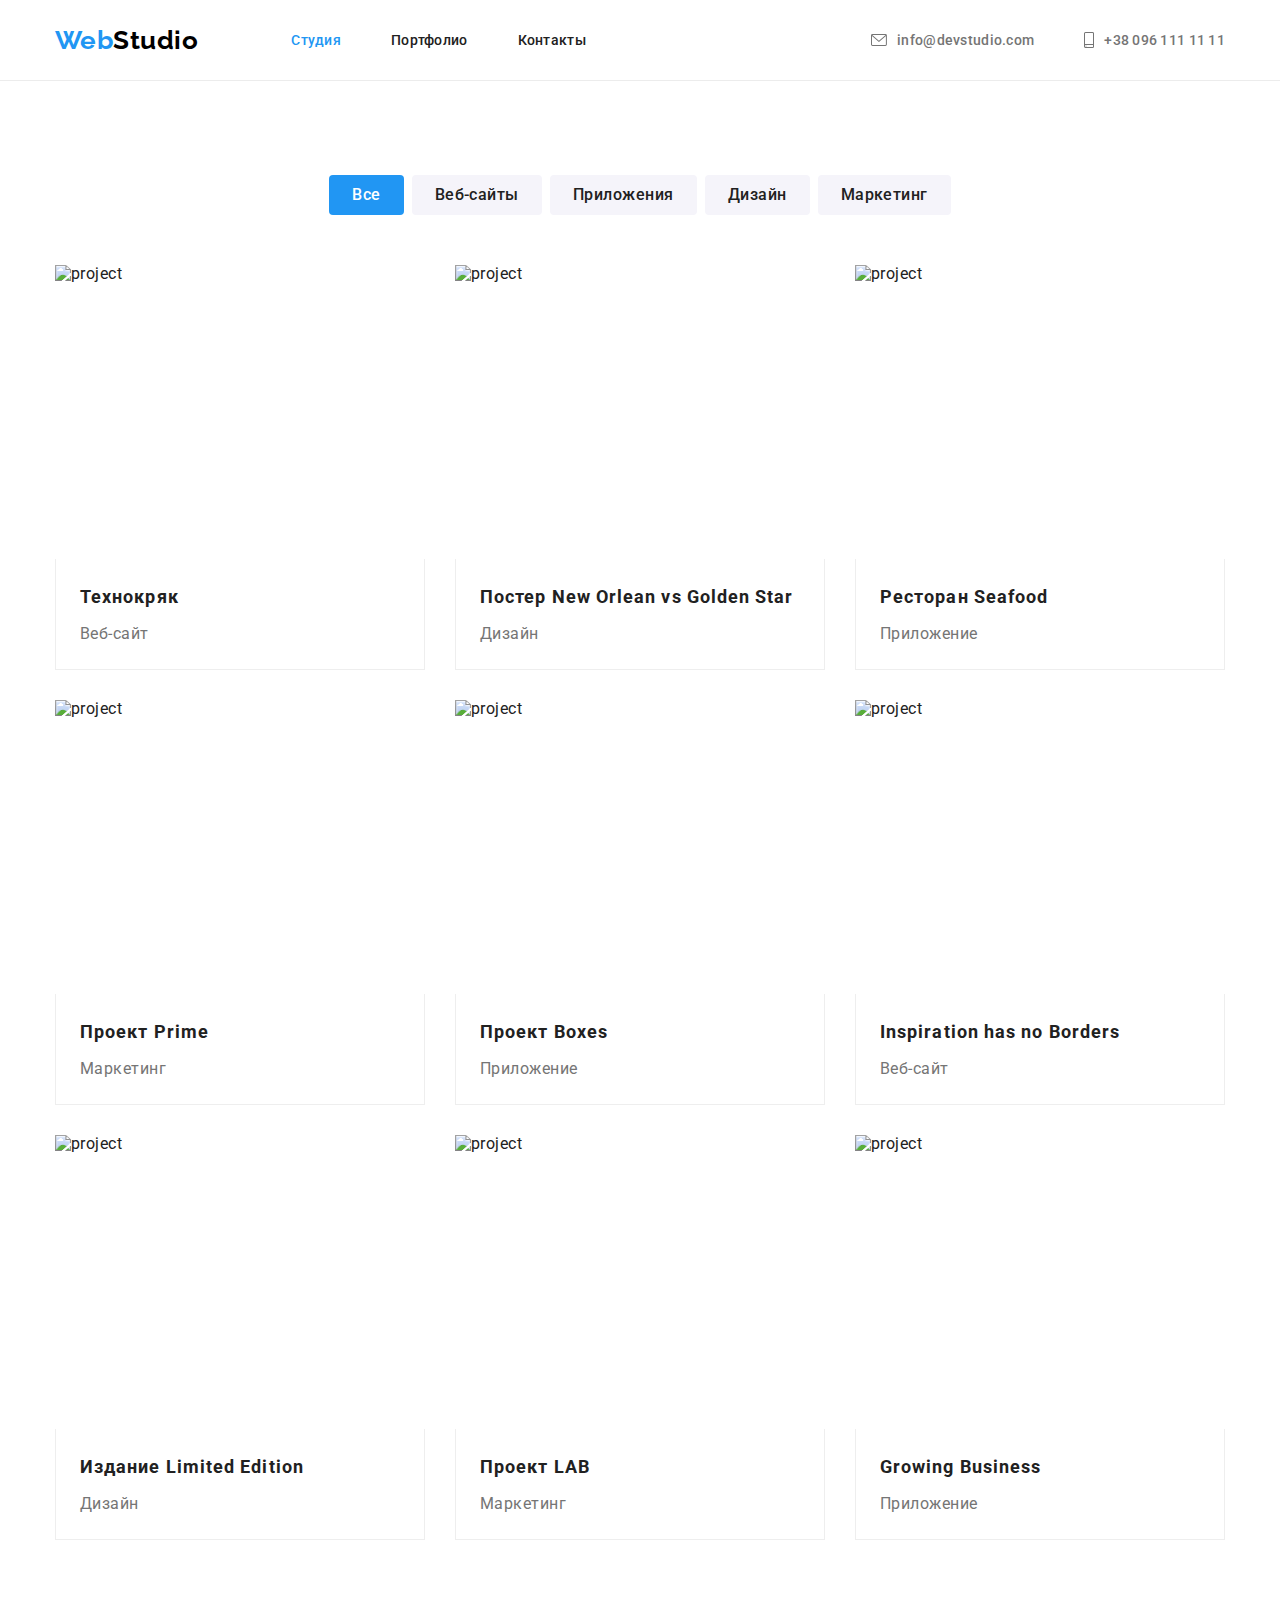
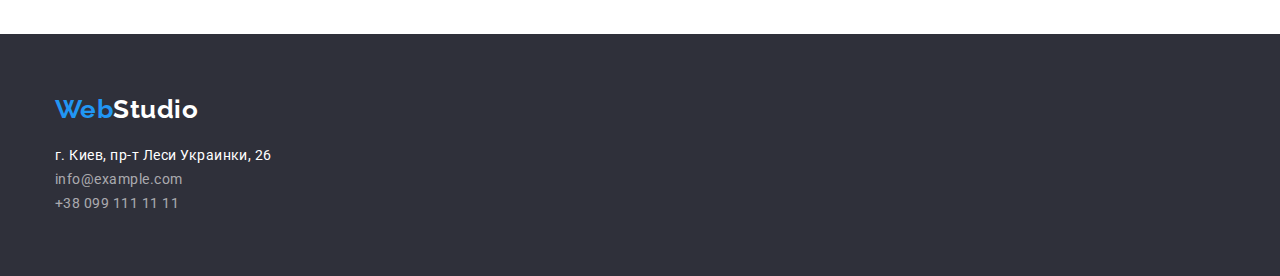
==== portfolio.html @ 765aaf37 "Added change in header portfolio.html" ====
<!DOCTYPE html>
<html lang="en">
  <head>
    <meta charset="UTF-8" />
    <meta http-equiv="X-UA-Compatible" content="IE=edge" />
    <meta name="viewport" content="width=device-width, initial-scale=1.0" />
    <title>Portfolio</title>

    <link rel="preconnect" href="https://fonts.gstatic.com" />
    <link
      href="https://fonts.googleapis.com/css2?family=Raleway:wght@700&family=Roboto:wght@400;500;700;900&display=swap"
      rel="stylesheet"
    />

    <link
      rel="stylesheet"
      href="https://cdnjs.cloudflare.com/ajax/libs/modern-normalize/1.0.0/modern-normalize.min.css"
    />

    <link rel="stylesheet" href="./css/styles.css" />
  </head>

  <body>
    <header class="hat">
      <div class="container">
        <a href="index.html" class="logo" lang="en" title="WebStudio">
          <span class="accent">Web</span>Studio</a
        >

        <nav class="menu">
          <ul class="menu-list">
            <li class="menu-item">
              <a href="#" class="menu-link current">Студия</a>
            </li>

            <li class="menu-item">
              <a href="portfolio.html" class="menu-link">Портфолио</a>
            </li>

            <li class="menu-item">
              <a href="#" class="menu-link">Контакты</a>
            </li>
          </ul>
        </nav>

        <div class="top-contacts">
          <ul class="top-contacts-list">
            <li class="top-contacts-item envelope">
              <a href="mailto:info@devstudio.com" class="top-contacts-link">
                <svg class="envelope-icon">
                  <use href="./images/icons.svg#envelope"></use>
                </svg>
                info@devstudio.com
              </a>
            </li>

            <li class="top-contacts-item smartphone">
              <a href="tel:+380961111111" class="top-contacts-link">
                <svg class="smartphone-icon">
                  <use href="./images/icons.svg#smartphone"></use>
                </svg>
                +38 096 111 11 11
              </a>
            </li>
          </ul>
        </div>
      </div>
    </header>

    <main>
      <section class="portfolio">
        <div class="container">
          <h2 class="hidden-title">Портфолио - примеры работ WebStudio</h2>
          <ul class="portfolio-list">
            <li class="portfolio-item">
              <button class="portfolio-button button-all" type="button">
                Все
              </button>
            </li>

            <li class="portfolio-item">
              <button class="portfolio-button" type="button">Веб-сайты</button>
            </li>

            <li class="portfolio-item">
              <button class="portfolio-button" type="button">Приложения</button>
            </li>

            <li class="portfolio-item">
              <button class="portfolio-button" type="button">Дизайн</button>
            </li>

            <li class="portfolio-item">
              <button class="portfolio-button" type="button">Маркетинг</button>
            </li>
          </ul>

          <ul class="project-list">
            <li class="project-item">
              <div class="card">
                <div class="card-thumb">
                  <img
                    class="img"
                    src="./images/project1.jpg"
                    alt="project"
                    width="370"
                    height="294"
                  />
                </div>

                <div class="card-content">
                  <h3 class="card-title">Технокряк</h3>
                  <p class="card-text">Веб-сайт</p>
                </div>
              </div>
            </li>

            <li class="project-item">
              <div class="card">
                <div class="card-thumb">
                  <img
                    class="img"
                    src="./images/project2.jpg"
                    alt="project"
                    width="370"
                    height="294"
                  />
                </div>

                <div class="card-content">
                  <h3 class="card-title">Постер New Orlean vs Golden Star</h3>
                  <p class="card-text">Дизайн</p>
                </div>
              </div>
            </li>

            <li class="project-item">
              <div class="card">
                <div class="card-thumb">
                  <img
                    class="img"
                    src="./images/project3.jpg"
                    alt="project"
                    width="370"
                    height="294"
                  />
                </div>

                <div class="card-content">
                  <h3 class="card-title">Ресторан Seafood</h3>
                  <p class="card-text">Приложение</p>
                </div>
              </div>
            </li>

            <li class="project-item">
              <div class="card">
                <div class="card-thumb">
                  <img
                    class="img"
                    src="./images/project4.jpg"
                    alt="project"
                    width="370"
                    height="294"
                  />
                </div>

                <div class="card-content">
                  <h3 class="card-title">Проект Prime</h3>
                  <p class="card-text">Маркетинг</p>
                </div>
              </div>
            </li>

            <li class="project-item">
              <div class="card">
                <div class="card-thumb">
                  <img
                    class="img"
                    src="./images/project5.jpg"
                    alt="project"
                    width="370"
                    height="294"
                  />
                </div>

                <div class="card-content">
                  <h3 class="card-title">Проект Boxes</h3>
                  <p class="card-text">Приложение</p>
                </div>
              </div>
            </li>

            <li class="project-item">
              <div class="card">
                <div class="card-thumb">
                  <img
                    class="img"
                    src="./images/project6.jpg"
                    alt="project"
                    width="370"
                    height="294"
                  />
                </div>

                <div class="card-content">
                  <h3 class="card-title">Inspiration has no Borders</h3>
                  <p class="card-text">Веб-сайт</p>
                </div>
              </div>
            </li>

            <li class="project-item">
              <div class="card">
                <div class="card-thumb">
                  <img
                    class="img"
                    src="./images/project7.jpg"
                    alt="project"
                    width="370"
                    height="294"
                  />
                </div>

                <div class="card-content">
                  <h3 class="card-title">Издание Limited Edition</h3>
                  <p class="card-text">Дизайн</p>
                </div>
              </div>
            </li>

            <li class="project-item">
              <div class="card">
                <div class="card-thumb">
                  <img
                    class="img"
                    src="./images/project8.jpg"
                    alt="project"
                    width="370"
                    height="294"
                  />
                </div>

                <div class="card-content">
                  <h3 class="card-title">Проект LAB</h3>
                  <p class="card-text">Маркетинг</p>
                </div>
              </div>
            </li>

            <li class="project-item">
              <div class="card">
                <div class="card-thumb">
                  <img
                    class="img"
                    src="./images/project9.jpg"
                    alt="project"
                    width="370"
                    height="294"
                  />
                </div>

                <div class="card-content">
                  <h3 class="card-title">Growing Business</h3>
                  <p class="card-text">Приложение</p>
                </div>
              </div>
            </li>
          </ul>
        </div>
      </section>
    </main>

    <footer class="coordinates">
      <div class="container">
        <a href="index.html" class="logo" lang="en"
          ><span class="accent">Web</span>Studio
        </a>

        <address class="address">
          <ul class="address-list">
            <li>
              <a href="#" class="address-item place"
                >г. Киев, пр-т Леси Украинки, 26
              </a>
            </li>

            <li>
              <a href="#" class="address-item mail">info@example.com </a>
            </li>

            <li>
              <a href="#" class="address-item phone">+38 099 111 11 11 </a>
            </li>
          </ul>
        </address>
      </div>
    </footer>
  </body>
</html>
---- css/styles.css ----
:root {
  --primary-text-color: #212121;
  --secondary-text-color: #757575;
  --primary-white-color: #ffffff;
  --accent-color: #2196f3;
  --second-color-logo-header: #000000;
  --address-link-mail-phone-color: #ffffff99;
  --bgc-doing-section: #e5e5e5;
  --bgc-section: #f5f4fa;
  --background-color-hero-footer: #2f303a;
  --line-header-bottom: #ececec;
  --border-card: #eeeeee;
  --section-indent: 94px;
  --card-indent: 30px;
  --click-order: #188ce8;
}

/*! CANCELING DEFAULT STYLES */
h1,
h2,
h3,
p {
  margin: 0;
}

ul {
  list-style: none;
  padding: 0;
  margin: 0;
}

a {
  text-decoration: none;
}

/*! common properties for tags and class */

body {
  font-family: Roboto, sans-serif;
  font-style: normal;
  font-size: 16px;
  letter-spacing: 0.03em;

  color: var(--primary-text-color);
}

.container {
  width: 1200px;
  padding-top: 0;
  padding-bottom: 0;
  padding-left: 15px;
  padding-right: 15px;
  margin: 0 auto;
}

.filters-button {
  padding: 0;
  border: 0;

  background-color: transparent;
}

.hidden-title {
  width: 1px;
  height: 1px;
  margin: -1px;

  visibility: hidden;
  position: absolute;
}

.img {
  display: block;

  max-width: 100%;
  height: auto;
}

.hero-button,
.portfolio-button {
  cursor: pointer;
}

.address-list {
  font-style: normal;
}

/*? header */
.hat {
  background-color: var(--primary-white-color);
  border-bottom: 1px solid var(--line-header-bottom);
}

.hat .container {
  display: flex;

  align-items: center;
}

.logo {
  font-family: Raleway;
  font-weight: 700;
  font-size: 26px;
  line-height: 1.173;

  color: var(--second-color-logo-header);
}

.accent {
  color: var(--accent-color);
}

.menu-list {
  margin-left: 93px;
}

.hat .logo {
  padding-top: 24px;
  padding-bottom: 24px;
}

.menu-link {
  display: block;

  padding-top: 32px;
  padding-bottom: 32px;

  color: var(--primary-text-color);
}

.menu-list .menu-item + .menu-item {
  margin-left: 50px;
}

.top-contacts-list .top-contacts-item + .top-contacts-item {
  margin-left: 50px;
}

.menu-list,
.top-contacts-list {
  display: flex;

  font-weight: 500;
  font-size: 14px;
  line-height: 1.142;
  letter-spacing: 0.02em;
}

.top-contacts {
  margin-left: auto;
}

.envelope-icon {
  fill: currentColor;
  display: block;

  width: 16px;
  height: 12px;
  margin-right: 10px;
}

.smartphone-icon {
  fill: currentColor;
  display: block;

  width: 10px;
  height: 16px;
  margin-right: 10px;
}

.top-contacts-link {
  display: flex;
  align-items: center;

  padding-top: 32px;
  padding-bottom: 32px;

  color: var(--secondary-text-color);
}

.menu-list .menu-item :hover,
.menu-list .menu-item :focus,
.top-contacts-list .top-contacts-item :hover,
.top-contacts-list .top-contacts-item :focus {
  color: var(--accent-color);
}

.current {
  color: var(--accent-color);
}

/*? main */

.hero {
  display: block;

  padding: 200px 0;

  text-align: center;

  background-color: var(--background-color-hero-footer);
  color: var(--primary-white-color);
}

.overlay {
  max-width: 1600px;
  min-height: 600px;
  margin-left: auto;
  margin-right: auto;
  background-image: linear-gradient(
      to right,
      rgba(47, 48, 58, 0.4),
      rgba(47, 48, 58, 0.4)
    ),
    url(../images/banner.jpg);
  background-size: cover;
  background-position: center;
  background-repeat: no-repeat;
  background-attachment: scroll;
}

.hero-title {
  width: 696px;
  margin-left: auto;
  margin-right: auto;
  margin-bottom: 30px;

  font-weight: 900;
  font-size: 44px;
  line-height: 1.363;
  letter-spacing: 0.06em;
  text-align: center;
}

.hero-button {
  display: block;

  margin: auto;
  min-width: 200px;
  height: 50px;

  font-weight: 700;
  line-height: 1.875;
  letter-spacing: 0.06em;

  background-color: var(--accent-color);
  color: var(--primary-white-color);

  border: 1px solid transparent;
  border-radius: 4px;
}

.hero-button:hover {
  background-color: var(--click-order);
}

.hero-title,
.features-subtitle {
  text-transform: uppercase;
}

.features {
  padding-top: 90px;
  padding-bottom: var(--section-indent);

  background-color: var(--primary-white-color);
}

.features-list {
  display: flex;
}

.features-item {
  width: 270px;
}

.features-item::before {
  content: '';
  display: block;

  height: 120px;

  margin-bottom: 30px;
  background-size: contain;
  background-repeat: no-repeat;
  background-position: center;
}

.icon-attention::before {
  background-image: url(../images/group1.svg);
}

.icon-attention::before {
  background-image: url(../images/group1.svg);
}

.icon-punctuality::before {
  background-image: url(../images/group2.svg);
}

.icon-planning::before {
  background-image: url(../images/group3.svg);
}

.icon-technologies::before {
  background-image: url(../images/group4.svg);
}

.features-subtitle {
  margin-bottom: 10px;

  font-weight: 700;
  font-size: 14px;
  line-height: 1.142;
}

.features-text {
  font-size: 14px;
  line-height: 1.714;

  color: var(--secondary-text-color);
}

.features-item:not(:last-child) {
  margin-right: 30px;
}

.doing {
  padding-bottom: var(--section-indent);

  background-color: var(--primary-white-color);
}

.doing-subtitle {
  margin-bottom: 50px;

  font-weight: 700;
  font-size: 36px;

  text-align: center;
}

.doing-list {
  display: flex;
}

.doing-item:not(:last-child) {
  margin-right: 30px;
}

.team {
  padding-top: var(--section-indent);
  padding-bottom: var(--section-indent);

  background-color: var(--bgc-section);
}

.team-subtitle {
  margin-bottom: 50px;

  font-weight: 700;
  font-size: 36px;

  text-align: center;
}

.team-list {
  display: flex;
  outline: 1px solid tomato;
}

.team-item {
  background-color: var(--primary-white-color);
}

.team-field {
  padding: 30px;

  text-align: center;
}

.team-field-subtitle {
  margin-bottom: 10px;

  font-weight: 500;
  font-size: 16px;
  line-height: 1.187;
}

.team-field-text {
  font-size: 16px;
  line-height: 1.187;

  color: var(--secondary-text-color);

  text-align: center;
}

.team-list .team-item + .team-item {
  margin-left: 30px;
}

/*? footer */
.coordinates {
  padding: 60px 0;

  background-color: var(--background-color-hero-footer);
}

.coordinates .logo {
  display: block;

  margin-bottom: 20px;

  color: var(--primary-white-color);
}

.coordinates .accent {
  color: var(--accent-color);
}

.address-list {
  /* margin-bottom: 60px; */

  font-size: 14px;
  line-height: 1.714;
}

.coordinates .place {
  margin-bottom: 9px;

  color: var(--primary-white-color);
}

.coordinates .mail {
  margin-bottom: 9px;

  color: var(--address-link-mail-phone-color);
}

.coordinates .phone {
  color: var(--address-link-mail-phone-color);
}

.address-list :hover,
.address-list :focus {
  color: var(--accent-color);
}

/*? portfolio.html */

.portfolio {
  padding-top: var(--section-indent);
  padding-bottom: var(--section-indent);

  background-color: var(--primary-white-color);
}

.portfolio-list {
  display: flex;

  margin-bottom: 50px;

  justify-content: center;
}

.portfolio-item:not(:last-child) {
  margin-right: 8px;
}

.portfolio-button {
  padding: 6px 22px;

  font-weight: 500;
  font-size: 16px;
  line-height: 1.625;
  letter-spacing: 0.03em;

  background-color: var(--bgc-section);
  color: var(--primary-text-color);

  border: 1px solid transparent;
  border-radius: 4px;
}

.portfolio-list :hover,
.portfolio-list :focus {
  background-color: var(--accent-color);
  color: var(--primary-white-color);
}

.button-all {
  padding: 6px 22px;

  font-weight: 500;
  font-size: 16px;
  line-height: 1.625;
  letter-spacing: 0.03em;

  background-color: var(--accent-color);
  color: var(--primary-white-color);

  border: 1px solid transparent;
  border-radius: 4px;
}

.project-list {
  display: flex;

  margin-left: calc(-1 * var(--card-indent));
  margin-bottom: calc(-1 * var(--card-indent));

  flex-wrap: wrap;
  justify-content: center;
}

.project-item {
  display: flex;

  margin-left: var(--card-indent);
  margin-bottom: var(--card-indent);

  flex-basis: calc(100% / 3 - var(--card-indent));
}

.card {
  min-width: 370px;
}

.card-content {
  padding-top: 20px;
  padding-right: 24px;
  padding-bottom: 20px;
  padding-left: 24px;

  border-right: 1px solid var(--border-card);
  border-bottom: 1px solid var(--border-card);
  border-left: 1px solid var(--border-card);

  background-color: var(--primary-white-color);
}

.card-title {
  font-weight: 700;
  font-size: 18px;
  line-height: 2;
  letter-spacing: 0.06em;
}

.card-text {
  margin-top: 4px;

  font-size: 16px;
  line-height: 1.875;

  color: var(--secondary-text-color);
}
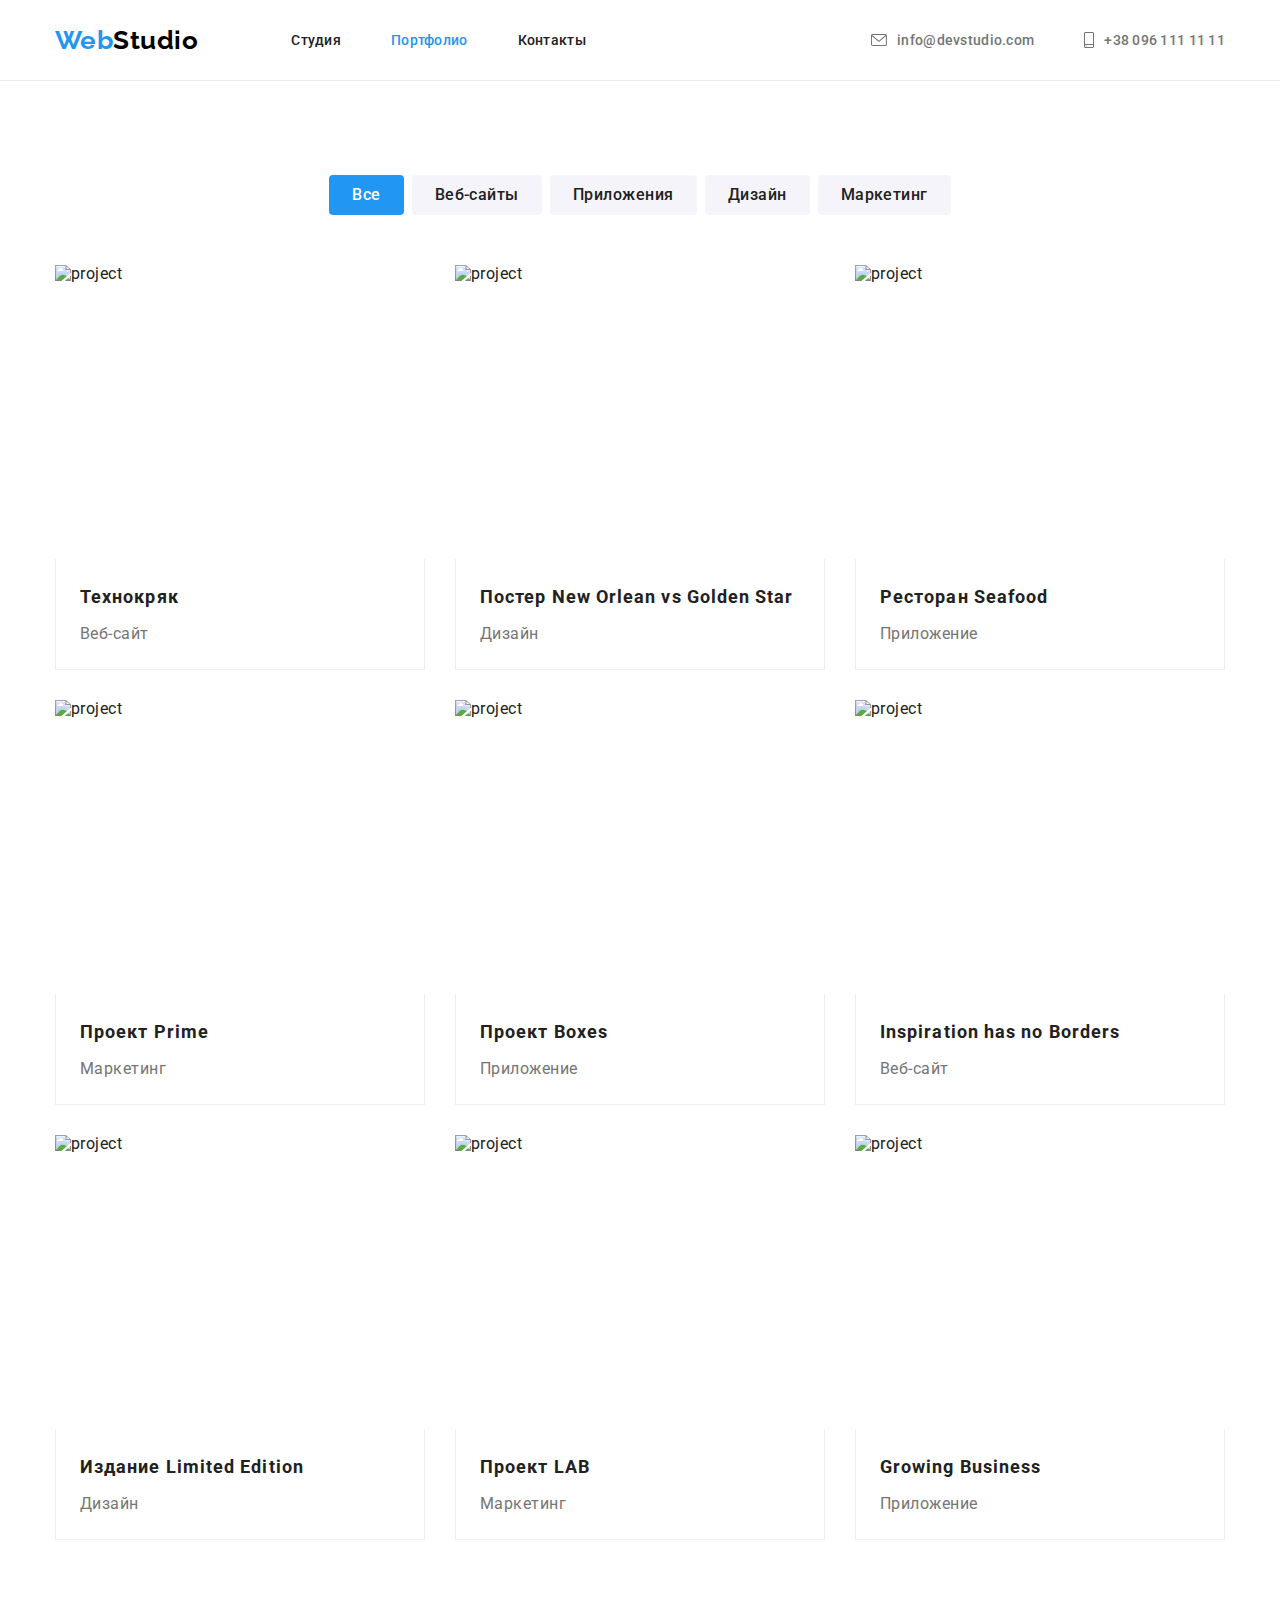
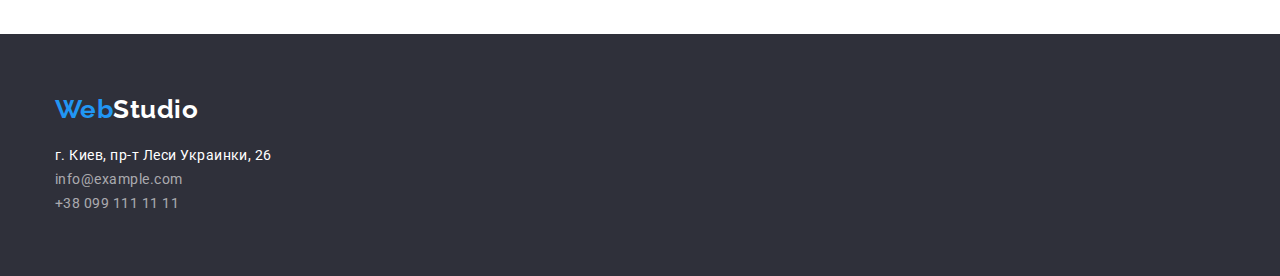
==== commit 1638dfd0: "portfolio" ====
--- a/portfolio.html
+++ b/portfolio.html
@@ -30,11 +30,11 @@
         <nav class="menu">
           <ul class="menu-list">
             <li class="menu-item">
-              <a href="#" class="menu-link current">Студия</a>
+              <a href="index.html" class="menu-link">Студия</a>
             </li>
 
             <li class="menu-item">
-              <a href="portfolio.html" class="menu-link">Портфолио</a>
+              <a href="#" class="menu-link current">Портфолио</a>
             </li>
 
             <li class="menu-item">
--- a/css/styles.css
+++ b/css/styles.css
@@ -13,6 +13,7 @@
   --section-indent: 94px;
   --card-indent: 30px;
   --click-order: #188ce8;
+  --color-icon: #afb1b8;
 }
 
 /*! CANCELING DEFAULT STYLES */
@@ -366,7 +367,6 @@
 
 .team-list {
   display: flex;
-  outline: 1px solid tomato;
 }
 
 .team-item {
@@ -374,7 +374,7 @@
 }
 
 .team-field {
-  padding: 30px;
+  padding: 30px 32px 8px 32px;
 
   text-align: center;
 }
@@ -555,3 +555,43 @@
 
   color: var(--secondary-text-color);
 }
+
+/* ! */
+
+.social-links-list {
+  display: flex;
+  /* margin-bottom: 0;
+  margin-top: 16px; */
+  padding: 8px 32px 30px 32px;
+  /* margin: 8px 32px 30px 32px; */
+
+  justify-content: space-between;
+}
+
+.social-link {
+  display: flex;
+  width: 44px;
+  height: 44px;
+  justify-content: center;
+  align-items: center;
+  border-radius: 50%;
+
+  fill: var(--primary-white-color);
+}
+
+.social-link:hover,
+.social-link:focus {
+  background-color: var(--accent-color);
+  /* fill: var(--primary-white-color); */
+  fill: var(--color-icon);
+}
+
+.social-icon:hover {
+  fill: var(--accent-color);
+  background: rgba(0, 0, 0, 0);
+}
+
+/* .social-icon {
+  width: 20px;
+  height: 20px;
+} */
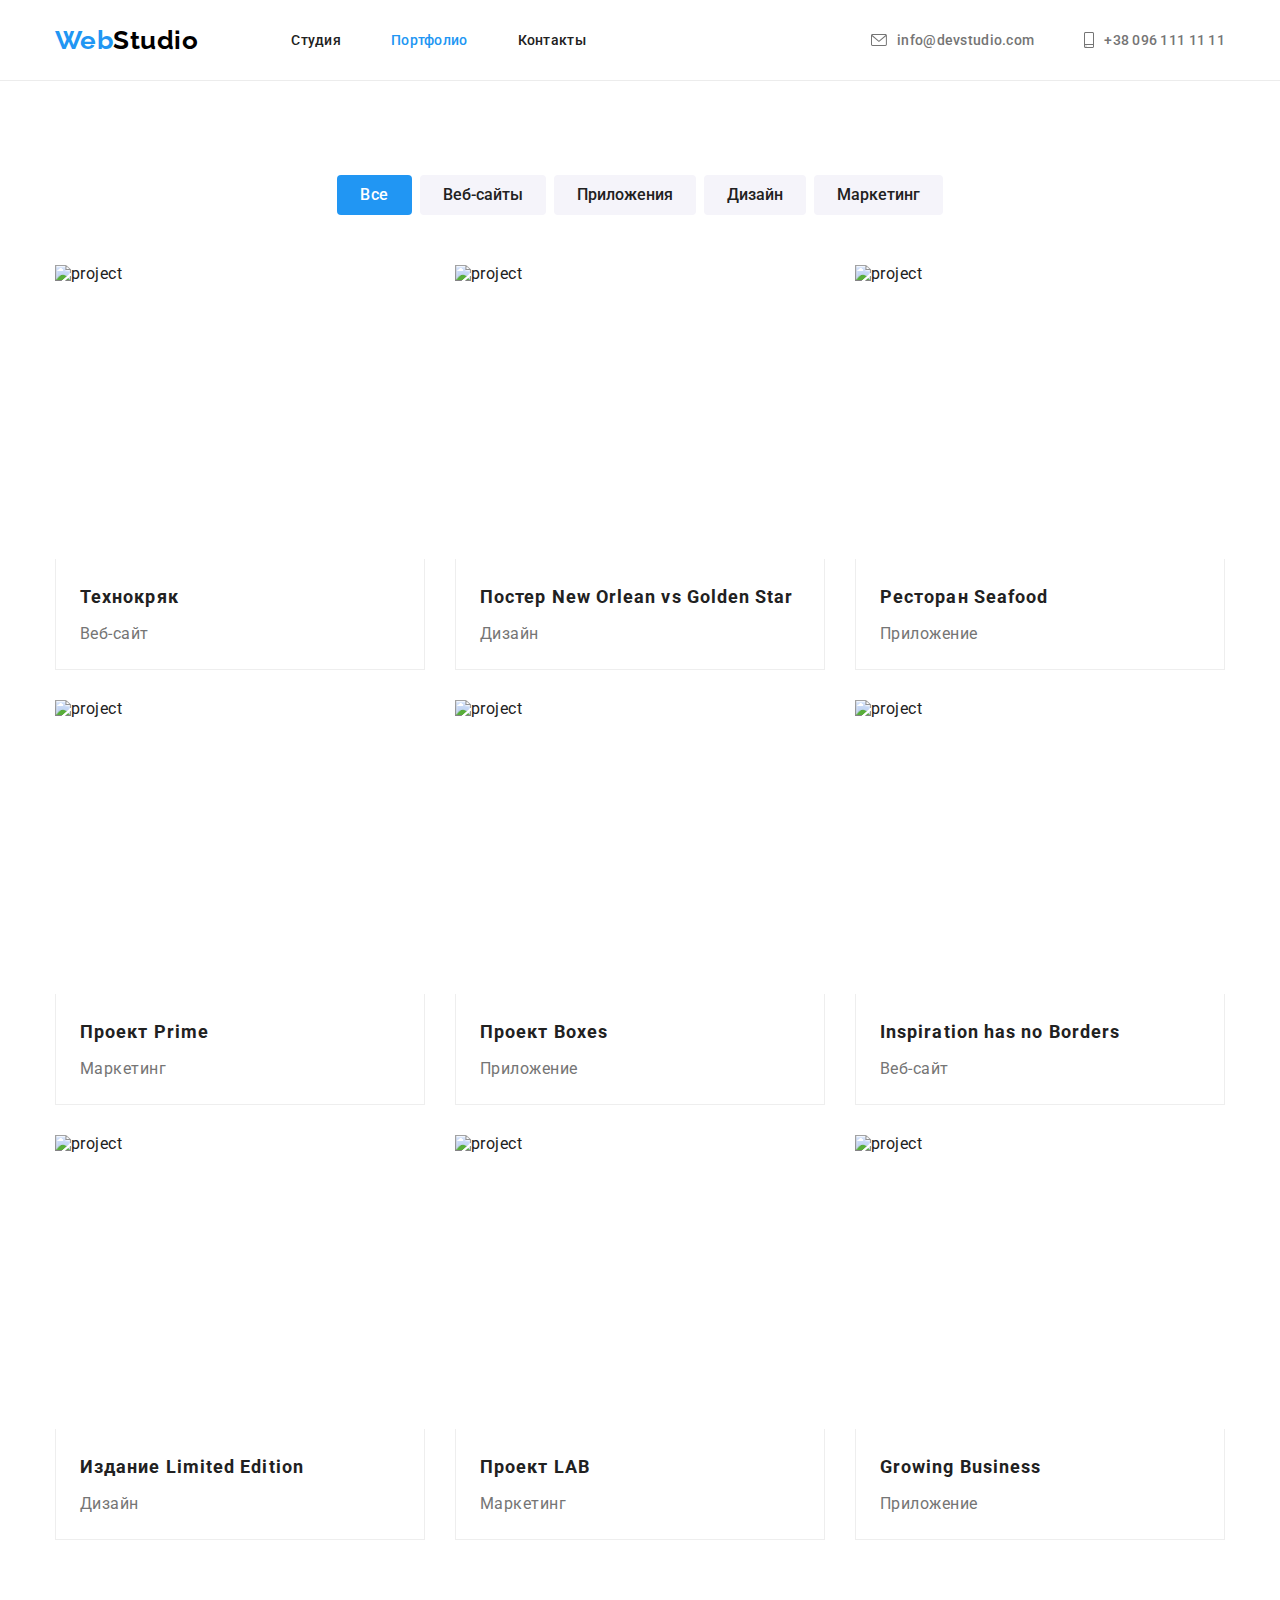
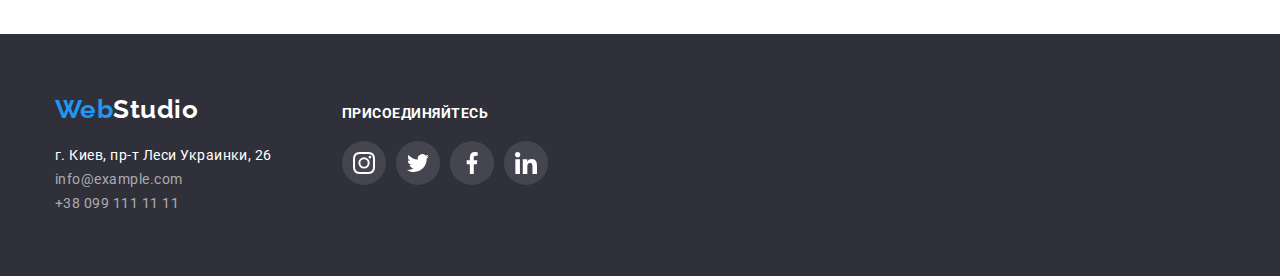
==== commit ecb012c8: "Done shadow" ====
--- a/portfolio.html
+++ b/portfolio.html
@@ -273,27 +273,67 @@
 
     <footer class="coordinates">
       <div class="container">
-        <a href="index.html" class="logo" lang="en"
-          ><span class="accent">Web</span>Studio
-        </a>
-
-        <address class="address">
-          <ul class="address-list">
-            <li>
-              <a href="#" class="address-item place"
-                >г. Киев, пр-т Леси Украинки, 26
-              </a>
-            </li>
-
-            <li>
-              <a href="#" class="address-item mail">info@example.com </a>
-            </li>
-
-            <li>
-              <a href="#" class="address-item phone">+38 099 111 11 11 </a>
-            </li>
-          </ul>
-        </address>
+        <div class="address-box">
+          <a href="index.html" class="logo" lang="en"
+            ><span class="accent">Web</span>Studio
+          </a>
+
+          <address class="address">
+            <ul class="address-list">
+              <li>
+                <a href="#" class="address-item place"
+                  >г. Киев, пр-т Леси Украинки, 26
+                </a>
+              </li>
+
+              <li>
+                <a href="#" class="address-item mail">info@example.com </a>
+              </li>
+
+              <li>
+                <a href="#" class="address-item phone">+38 099 111 11 11 </a>
+              </li>
+            </ul>
+          </address>
+        </div>
+
+        <div class="join">
+          <h3 class="join-subtitle">присоединяйтесь</h3>
+
+          <ul class="social-links-list-bottom">
+            <li class="social-link-item-bottom">
+              <a href="#" class="social-link-bottom">
+                <svg class="social-icon-bottom">
+                  <use href="./images/icons.svg#instagram"></use>
+                </svg>
+              </a>
+            </li>
+
+            <li class="social-link-item-bottom">
+              <a href="#" class="social-link-bottom">
+                <svg class="social-icon-bottom">
+                  <use href="./images/icons.svg#twitter"></use>
+                </svg>
+              </a>
+            </li>
+
+            <li class="social-link-item-bottom">
+              <a href="#" class="social-link-bottom">
+                <svg class="social-icon-bottom">
+                  <use href="./images/icons.svg#facebook"></use>
+                </svg>
+              </a>
+            </li>
+
+            <li class="social-link-item-bottom">
+              <a href="#" class="social-link-bottom">
+                <svg class="social-icon-bottom">
+                  <use href="./images/icons.svg#linkedin"></use>
+                </svg>
+              </a>
+            </li>
+          </ul>
+        </div>
       </div>
     </footer>
   </body>
--- a/css/styles.css
+++ b/css/styles.css
@@ -14,6 +14,10 @@
   --card-indent: 30px;
   --click-order: #188ce8;
   --color-icon: #afb1b8;
+  --color-circle-icon-bottom: rgba(255, 255, 255, 0.1);
+  --box-shadow1: 0px 2px 1px 0px #00000033;
+  --box-shadow2: 0px 1px 1px 0px #00000024;
+  --box-shadow3: 0px 1px 3px 0px #0000001f;
 }
 
 /*! CANCELING DEFAULT STYLES */
@@ -256,7 +260,8 @@
 }
 
 .hero-title,
-.features-subtitle {
+.features-subtitle,
+.join-subtitle {
   text-transform: uppercase;
 }
 
@@ -308,11 +313,11 @@
 }
 
 .features-subtitle {
-  margin-bottom: 10px;
-
   font-weight: 700;
   font-size: 14px;
   line-height: 1.142;
+
+  margin-bottom: 10px;
 }
 
 .features-text {
@@ -337,6 +342,7 @@
 
   font-weight: 700;
   font-size: 36px;
+  line-height: 1.166;
 
   text-align: center;
 }
@@ -361,6 +367,7 @@
 
   font-weight: 700;
   font-size: 36px;
+  line-height: 1.166;
 
   text-align: center;
 }
@@ -371,6 +378,7 @@
 
 .team-item {
   background-color: var(--primary-white-color);
+  box-shadow: var(--box-shadow1), var(--box-shadow2), var(--box-shadow3);
 }
 
 .team-field {
@@ -474,7 +482,6 @@
   font-weight: 500;
   font-size: 16px;
   line-height: 1.625;
-  letter-spacing: 0.03em;
 
   background-color: var(--bgc-section);
   color: var(--primary-text-color);
@@ -560,12 +567,12 @@
 
 .social-links-list {
   display: flex;
-  /* margin-bottom: 0;
-  margin-top: 16px; */
+
   padding: 8px 32px 30px 32px;
-  /* margin: 8px 32px 30px 32px; */
-
-  justify-content: space-between;
+}
+
+.social-links-list .social-link-item + .social-link-item {
+  margin-left: 10px;
 }
 
 .social-link {
@@ -576,22 +583,119 @@
   align-items: center;
   border-radius: 50%;
 
-  fill: var(--primary-white-color);
+  fill: var(--color-icon);
 }
 
 .social-link:hover,
 .social-link:focus {
   background-color: var(--accent-color);
-  /* fill: var(--primary-white-color); */
-  fill: var(--color-icon);
-}
-
-.social-icon:hover {
-  fill: var(--accent-color);
-  background: rgba(0, 0, 0, 0);
-}
-
-/* .social-icon {
+  fill: var(--primary-white-color);
+}
+
+.social-icon {
   width: 20px;
   height: 20px;
-} */
+}
+
+/* ! */
+.clients {
+  padding-top: var(--section-indent);
+  padding-bottom: var(--section-indent);
+  background-color: var(--primary-white-color);
+}
+
+.clients-subtitle {
+  margin-bottom: 50px;
+
+  font-weight: 700;
+  font-size: 36px;
+  line-height: 1.166;
+  text-align: center;
+}
+
+.clients-list {
+  display: flex;
+}
+
+.clients-list .clients-item + .clients-item {
+  margin-left: 30px;
+}
+
+.client-link {
+  display: flex;
+  width: 170px;
+  height: 92px;
+
+  justify-content: center;
+  align-items: center;
+  border-radius: 4%;
+  border: 1px solid var(--color-icon);
+
+  fill: var(--color-icon);
+}
+
+.client-link:hover,
+.client-link:focus {
+  border-color: var(--accent-color);
+  fill: var(--accent-color);
+}
+
+.client-icon {
+  display: flex;
+  justify-content: center;
+  align-items: center;
+  width: 106px;
+  height: 60px;
+}
+
+/* ! */
+.join-subtitle {
+  /* display: block; */
+  font-weight: 700;
+  font-size: 14px;
+  line-height: 1.142;
+  color: var(--primary-white-color);
+
+  margin-bottom: 20px;
+}
+
+.social-links-list-bottom {
+  display: flex;
+}
+
+.social-links-list-bottom .social-link-item-bottom + .social-link-item-bottom {
+  margin-left: 10px;
+}
+
+.social-link-bottom {
+  display: flex;
+  width: 44px;
+  height: 44px;
+  justify-content: center;
+  align-items: center;
+  border-radius: 50%;
+
+  fill: var(--primary-white-color);
+  background-color: var(--color-circle-icon-bottom);
+}
+
+.social-link-bottom:hover,
+.social-link-bottom:focus {
+  background-color: var(--accent-color);
+  fill: var(--primary-white-color);
+}
+
+.social-icon-bottom {
+  width: 22px;
+  height: 22px;
+}
+
+/* ? */
+.coordinates .container {
+  display: flex;
+  align-items: baseline;
+}
+
+.join {
+  margin-left: 70px;
+}
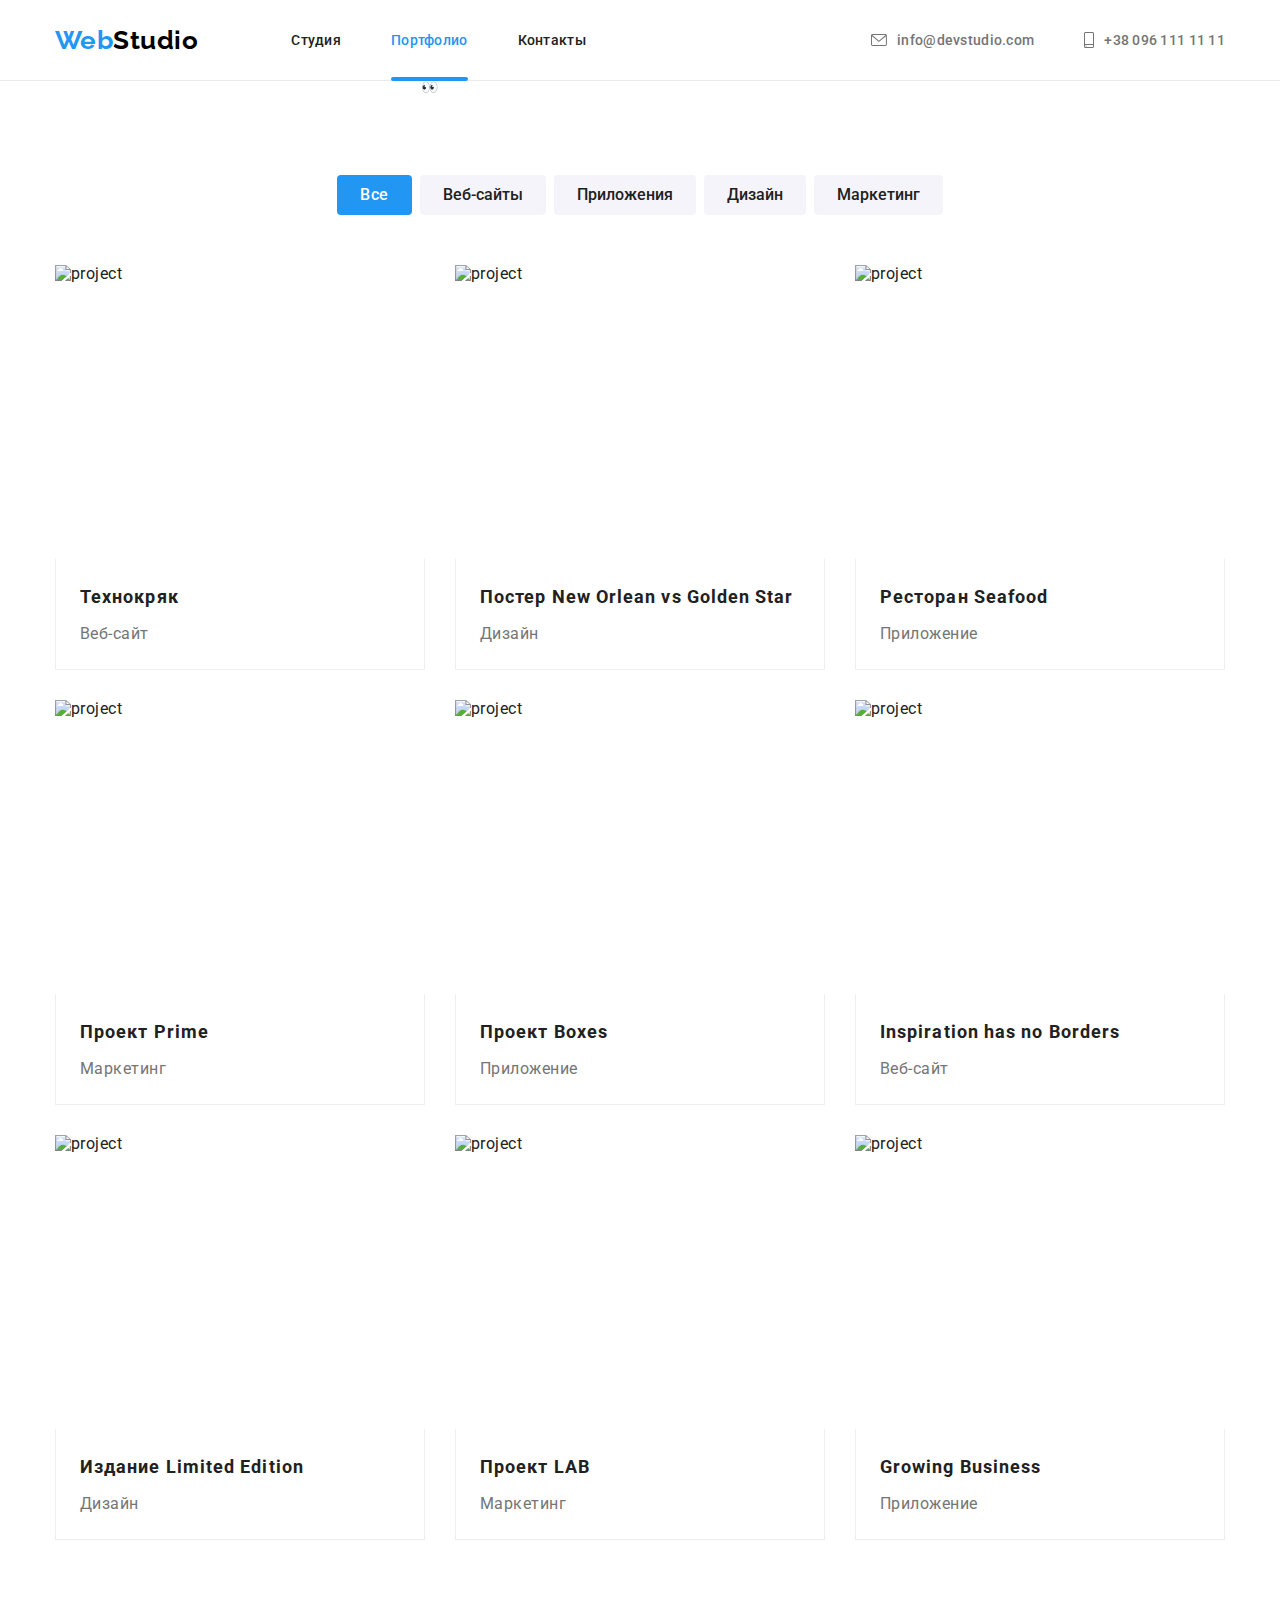
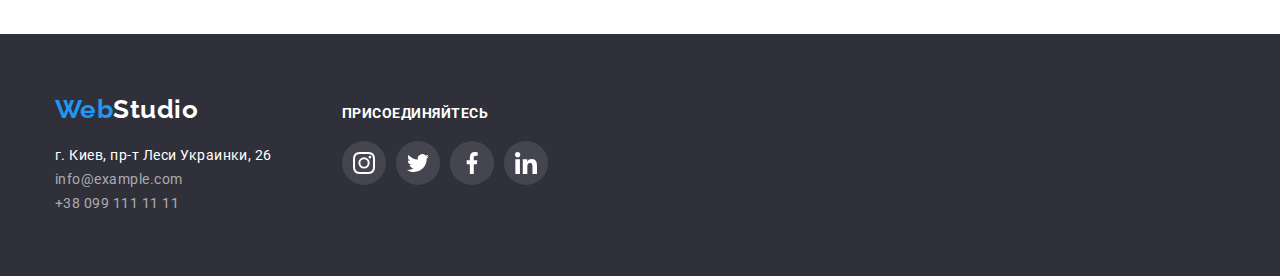
==== commit 0da5442e: "class="overlay"  +  class="description"" ====
--- a/portfolio.html
+++ b/portfolio.html
@@ -34,7 +34,7 @@
             </li>
 
             <li class="menu-item">
-              <a href="#" class="menu-link current">Портфолио</a>
+              <a href="#" class="menu-link current active-page">Портфолио</a>
             </li>
 
             <li class="menu-item">
@@ -113,6 +113,16 @@
                   <p class="card-text">Веб-сайт</p>
                 </div>
               </div>
+
+              <!-- !!! -- portfolio.html>
+              <div class="overlay">
+                <p class="description">
+                  Технокряк - это современная площадка распространения
+                  коронавируса. Компании используют эту платформу для цифрового
+                  шпионажа и атак на защищенные сервера конкурентов.
+                </p>
+              </div>
+              <!-- !!! -->
             </li>
 
             <li class="project-item">
--- a/css/styles.css
+++ b/css/styles.css
@@ -18,6 +18,7 @@
   --box-shadow1: 0px 2px 1px 0px #00000033;
   --box-shadow2: 0px 1px 1px 0px #00000024;
   --box-shadow3: 0px 1px 3px 0px #0000001f;
+  --overlay-color: rgba(33, 150, 243, 0.9);
 }
 
 /*! CANCELING DEFAULT STYLES */
@@ -207,7 +208,7 @@
   color: var(--primary-white-color);
 }
 
-.overlay {
+.overlays {
   max-width: 1600px;
   min-height: 600px;
   margin-left: auto;
@@ -408,163 +409,6 @@
   margin-left: 30px;
 }
 
-/*? footer */
-.coordinates {
-  padding: 60px 0;
-
-  background-color: var(--background-color-hero-footer);
-}
-
-.coordinates .logo {
-  display: block;
-
-  margin-bottom: 20px;
-
-  color: var(--primary-white-color);
-}
-
-.coordinates .accent {
-  color: var(--accent-color);
-}
-
-.address-list {
-  /* margin-bottom: 60px; */
-
-  font-size: 14px;
-  line-height: 1.714;
-}
-
-.coordinates .place {
-  margin-bottom: 9px;
-
-  color: var(--primary-white-color);
-}
-
-.coordinates .mail {
-  margin-bottom: 9px;
-
-  color: var(--address-link-mail-phone-color);
-}
-
-.coordinates .phone {
-  color: var(--address-link-mail-phone-color);
-}
-
-.address-list :hover,
-.address-list :focus {
-  color: var(--accent-color);
-}
-
-/*? portfolio.html */
-
-.portfolio {
-  padding-top: var(--section-indent);
-  padding-bottom: var(--section-indent);
-
-  background-color: var(--primary-white-color);
-}
-
-.portfolio-list {
-  display: flex;
-
-  margin-bottom: 50px;
-
-  justify-content: center;
-}
-
-.portfolio-item:not(:last-child) {
-  margin-right: 8px;
-}
-
-.portfolio-button {
-  padding: 6px 22px;
-
-  font-weight: 500;
-  font-size: 16px;
-  line-height: 1.625;
-
-  background-color: var(--bgc-section);
-  color: var(--primary-text-color);
-
-  border: 1px solid transparent;
-  border-radius: 4px;
-}
-
-.portfolio-list :hover,
-.portfolio-list :focus {
-  background-color: var(--accent-color);
-  color: var(--primary-white-color);
-}
-
-.button-all {
-  padding: 6px 22px;
-
-  font-weight: 500;
-  font-size: 16px;
-  line-height: 1.625;
-  letter-spacing: 0.03em;
-
-  background-color: var(--accent-color);
-  color: var(--primary-white-color);
-
-  border: 1px solid transparent;
-  border-radius: 4px;
-}
-
-.project-list {
-  display: flex;
-
-  margin-left: calc(-1 * var(--card-indent));
-  margin-bottom: calc(-1 * var(--card-indent));
-
-  flex-wrap: wrap;
-  justify-content: center;
-}
-
-.project-item {
-  display: flex;
-
-  margin-left: var(--card-indent);
-  margin-bottom: var(--card-indent);
-
-  flex-basis: calc(100% / 3 - var(--card-indent));
-}
-
-.card {
-  min-width: 370px;
-}
-
-.card-content {
-  padding-top: 20px;
-  padding-right: 24px;
-  padding-bottom: 20px;
-  padding-left: 24px;
-
-  border-right: 1px solid var(--border-card);
-  border-bottom: 1px solid var(--border-card);
-  border-left: 1px solid var(--border-card);
-
-  background-color: var(--primary-white-color);
-}
-
-.card-title {
-  font-weight: 700;
-  font-size: 18px;
-  line-height: 2;
-  letter-spacing: 0.06em;
-}
-
-.card-text {
-  margin-top: 4px;
-
-  font-size: 16px;
-  line-height: 1.875;
-
-  color: var(--secondary-text-color);
-}
-
-/* ! */
-
 .social-links-list {
   display: flex;
 
@@ -597,7 +441,6 @@
   height: 20px;
 }
 
-/* ! */
 .clients {
   padding-top: var(--section-indent);
   padding-bottom: var(--section-indent);
@@ -648,7 +491,60 @@
   height: 60px;
 }
 
-/* ! */
+/*? footer */
+.coordinates {
+  padding: 60px 0;
+
+  background-color: var(--background-color-hero-footer);
+}
+
+.coordinates .container {
+  display: flex;
+  align-items: baseline;
+}
+
+.coordinates .logo {
+  display: block;
+
+  margin-bottom: 20px;
+
+  color: var(--primary-white-color);
+}
+
+.coordinates .accent {
+  color: var(--accent-color);
+}
+
+.address-list {
+  font-size: 14px;
+  line-height: 1.714;
+}
+
+.coordinates .place {
+  margin-bottom: 9px;
+
+  color: var(--primary-white-color);
+}
+
+.coordinates .mail {
+  margin-bottom: 9px;
+
+  color: var(--address-link-mail-phone-color);
+}
+
+.coordinates .phone {
+  color: var(--address-link-mail-phone-color);
+}
+
+.address-list :hover,
+.address-list :focus {
+  color: var(--accent-color);
+}
+
+.join {
+  margin-left: 70px;
+}
+
 .join-subtitle {
   /* display: block; */
   font-weight: 700;
@@ -690,12 +586,199 @@
   height: 22px;
 }
 
-/* ? */
-.coordinates .container {
-  display: flex;
-  align-items: baseline;
-}
-
-.join {
-  margin-left: 70px;
-}
+/*? portfolio.html */
+
+.portfolio {
+  padding-top: var(--section-indent);
+  padding-bottom: var(--section-indent);
+
+  background-color: var(--primary-white-color);
+}
+
+.portfolio-list {
+  display: flex;
+
+  margin-bottom: 50px;
+
+  justify-content: center;
+}
+
+.portfolio-item:not(:last-child) {
+  margin-right: 8px;
+}
+
+.portfolio-button {
+  padding: 6px 22px;
+
+  font-weight: 500;
+  font-size: 16px;
+  line-height: 1.625;
+
+  background-color: var(--bgc-section);
+  color: var(--primary-text-color);
+
+  border: 1px solid transparent;
+  border-radius: 4px;
+}
+
+.portfolio-list :hover,
+.portfolio-list :focus {
+  background-color: var(--accent-color);
+  color: var(--primary-white-color);
+}
+
+.button-all {
+  padding: 6px 22px;
+
+  font-weight: 500;
+  font-size: 16px;
+  line-height: 1.625;
+  letter-spacing: 0.03em;
+
+  background-color: var(--accent-color);
+  color: var(--primary-white-color);
+
+  border: 1px solid transparent;
+  border-radius: 4px;
+}
+
+.project-list {
+  display: flex;
+
+  margin-left: calc(-1 * var(--card-indent));
+  margin-bottom: calc(-1 * var(--card-indent));
+
+  flex-wrap: wrap;
+  justify-content: center;
+}
+
+.project-item {
+  display: flex;
+
+  margin-left: var(--card-indent);
+  margin-bottom: var(--card-indent);
+
+  flex-basis: calc(100% / 3 - var(--card-indent));
+}
+
+.project-item:hover,
+.project-item:focus {
+  box-shadow: var(--box-shadow1), var(--box-shadow2), var(--box-shadow3);
+}
+
+.portfolio-item:hover,
+.portfolio-item:focus {
+  box-shadow: var(--box-shadow1), var(--box-shadow2), var(--box-shadow3);
+}
+
+.card {
+  min-width: 370px;
+}
+
+.card-content {
+  padding-top: 20px;
+  padding-right: 24px;
+  padding-bottom: 20px;
+  padding-left: 24px;
+
+  border-right: 1px solid var(--border-card);
+  border-bottom: 1px solid var(--border-card);
+  border-left: 1px solid var(--border-card);
+
+  background-color: var(--primary-white-color);
+}
+
+.card-title {
+  font-weight: 700;
+  font-size: 18px;
+  line-height: 2;
+  letter-spacing: 0.06em;
+}
+
+.card-text {
+  margin-top: 4px;
+
+  font-size: 16px;
+  line-height: 1.875;
+
+  color: var(--secondary-text-color);
+}
+
+/* /_ ! _/  */
+
+.active-page {
+  color: var(--accent-color);
+
+  position: relative;
+}
+
+.active-page::after {
+  display: block;
+  content: '\1F440';
+  text-align: center;
+  width: 100%;
+  height: 1px;
+  bottom: -1px;
+
+  background-repeat: 40px;
+  background-color: var(--accent-color);
+  border: 2px solid;
+  border-radius: 10px;
+  position: absolute;
+}
+
+.menu-list a:hover,
+.menu-list a:focus,
+.top-contacts-list a:hover,
+.top-contacts-list a:focus {
+  color: var(--accent-color);
+
+  transition: color 300ms cubic-bezier(0.2, 0, 0.2, 1);
+}
+
+/* /_ !!! _/  */
+
+.project-item { 
+  position: relative; 
+  overflow: hidden; 
+  cursor: pointer;
+}
+
+.project-item:hover .overlay { 
+  transform: translateX(0); }
+
+.overlay { 
+  position: absolute; 
+
+  /_ transform: translateX(-100%); _/ 
+  /_ transform: translateY(-100%); _/ 
+  /_ transform: translateX(100%); _/ 
+  /_ transform: translateY(138%); _/ 
+  /_ transform: translate(-100%, -100%); _/ 
+  /_ transform: translate(100%, 100%); _/ 
+  /_ transform: translate(-100%, 100%); _/ 
+  /_ transform: translate(100%, -100%); _/ 
+  /_ transform: translate(-100%, 100%); _/
+
+  transition: 500ms cubic-bezier(0.19, 1, 0.22, 1);
+
+  cursor: pointer; 
+} 
+
+.description { 
+  padding: 63px 24px;
+
+  font-size: 18px; 
+  line-height: 1.555; 
+  letter-spacing: 0.03em;
+
+  background-color: var(--overlay-color); 
+  color: var(--primary-white-color); }
+
+  /_ !! _/ .chat-button { /_ position: sticky; _/ position: fixed; /_ top: 0px; _/
+
+right: 50px; bottom: 70px;
+
+display: inline-block; width: 70px; height: 70px; padding: 0; border: none;
+background-color: transparent; background-image: url(../images/chat-icon.svg);
+background-repeat: no-repeat; background-size: contain; }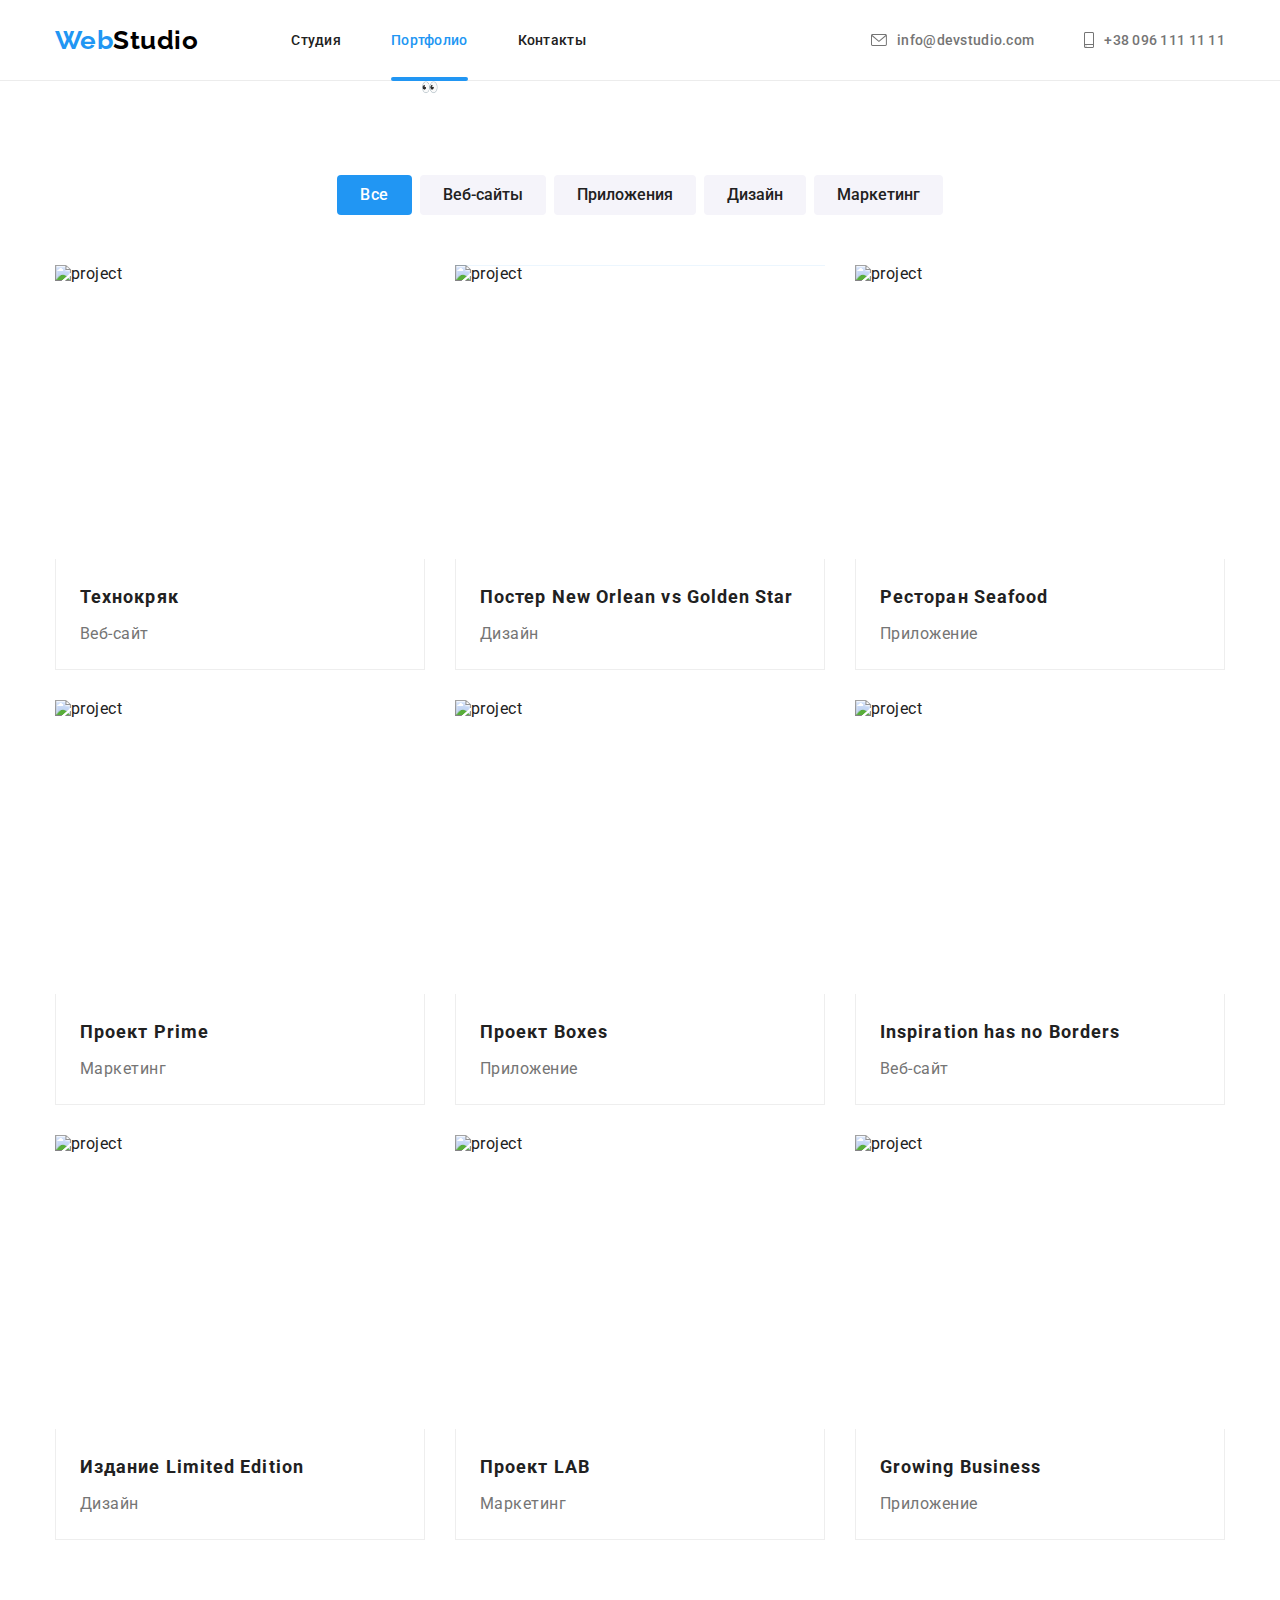
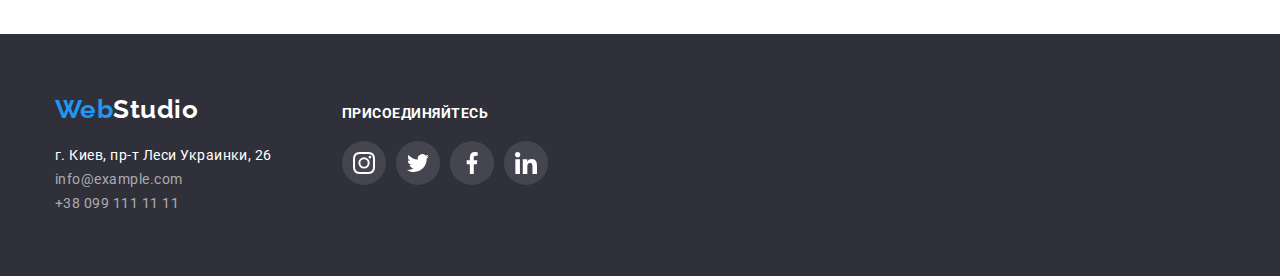
==== commit fe0222dd: "Added border-radius: 4px; for rounding buttons on: hover" ====
--- a/portfolio.html
+++ b/portfolio.html
@@ -114,15 +114,13 @@
                 </div>
               </div>
 
-              <!-- !!! -- portfolio.html>
-              <div class="overlay">
-                <p class="description">
-                  Технокряк - это современная площадка распространения
-                  коронавируса. Компании используют эту платформу для цифрового
-                  шпионажа и атак на защищенные сервера конкурентов.
-                </p>
-              </div>
-              <!-- !!! -->
+              <div class="overlay first">
+                <p class="description">
+                  Технокряк - это современная площадка распространения
+                  коронавируса. Компании используют эту платформу для цифрового
+                  шпионажа и атак на защищенные сервера конкурентов.
+                </p>
+              </div>
             </li>
 
             <li class="project-item">
@@ -142,6 +140,14 @@
                   <p class="card-text">Дизайн</p>
                 </div>
               </div>
+
+              <div class="overlay second">
+                <p class="description">
+                  Технокряк - это современная площадка распространения
+                  коронавируса. Компании используют эту платформу для цифрового
+                  шпионажа и атак на защищенные сервера конкурентов.
+                </p>
+              </div>
             </li>
 
             <li class="project-item">
@@ -161,6 +167,14 @@
                   <p class="card-text">Приложение</p>
                 </div>
               </div>
+
+              <div class="overlay third">
+                <p class="description">
+                  Технокряк - это современная площадка распространения
+                  коронавируса. Компании используют эту платформу для цифрового
+                  шпионажа и атак на защищенные сервера конкурентов.
+                </p>
+              </div>
             </li>
 
             <li class="project-item">
@@ -180,6 +194,14 @@
                   <p class="card-text">Маркетинг</p>
                 </div>
               </div>
+
+              <div class="overlay fourth">
+                <p class="description">
+                  Технокряк - это современная площадка распространения
+                  коронавируса. Компании используют эту платформу для цифрового
+                  шпионажа и атак на защищенные сервера конкурентов.
+                </p>
+              </div>
             </li>
 
             <li class="project-item">
@@ -199,6 +221,14 @@
                   <p class="card-text">Приложение</p>
                 </div>
               </div>
+
+              <div class="overlay fifth">
+                <p class="description">
+                  Технокряк - это современная площадка распространения
+                  коронавируса. Компании используют эту платформу для цифрового
+                  шпионажа и атак на защищенные сервера конкурентов.
+                </p>
+              </div>
             </li>
 
             <li class="project-item">
@@ -218,6 +248,14 @@
                   <p class="card-text">Веб-сайт</p>
                 </div>
               </div>
+
+              <div class="overlay sixth">
+                <p class="description">
+                  Технокряк - это современная площадка распространения
+                  коронавируса. Компании используют эту платформу для цифрового
+                  шпионажа и атак на защищенные сервера конкурентов.
+                </p>
+              </div>
             </li>
 
             <li class="project-item">
@@ -237,6 +275,14 @@
                   <p class="card-text">Дизайн</p>
                 </div>
               </div>
+
+              <div class="overlay seventh">
+                <p class="description">
+                  Технокряк - это современная площадка распространения
+                  коронавируса. Компании используют эту платформу для цифрового
+                  шпионажа и атак на защищенные сервера конкурентов.
+                </p>
+              </div>
             </li>
 
             <li class="project-item">
@@ -256,6 +302,14 @@
                   <p class="card-text">Маркетинг</p>
                 </div>
               </div>
+
+              <div class="overlay eighth">
+                <p class="description">
+                  Технокряк - это современная площадка распространения
+                  коронавируса. Компании используют эту платформу для цифрового
+                  шпионажа и атак на защищенные сервера конкурентов.
+                </p>
+              </div>
             </li>
 
             <li class="project-item">
@@ -274,6 +328,14 @@
                   <h3 class="card-title">Growing Business</h3>
                   <p class="card-text">Приложение</p>
                 </div>
+              </div>
+
+              <div class="overlay ninth">
+                <p class="description">
+                  Технокряк - это современная площадка распространения
+                  коронавируса. Компании используют эту платформу для цифрового
+                  шпионажа и атак на защищенные сервера конкурентов.
+                </p>
               </div>
             </li>
           </ul>
--- a/css/styles.css
+++ b/css/styles.css
@@ -625,6 +625,8 @@
 .portfolio-list :focus {
   background-color: var(--accent-color);
   color: var(--primary-white-color);
+  /* border: 1px solid transparent; */
+  border-radius: 4px;
 }
 
 .button-all {
@@ -738,47 +740,115 @@
 
 /* /_ !!! _/  */
 
-.project-item { 
-  position: relative; 
-  overflow: hidden; 
+.project-item {
+  position: relative;
+  overflow: hidden;
   cursor: pointer;
 }
 
-.project-item:hover .overlay { 
-  transform: translateX(0); }
-
-.overlay { 
-  position: absolute; 
-
-  /_ transform: translateX(-100%); _/ 
-  /_ transform: translateY(-100%); _/ 
-  /_ transform: translateX(100%); _/ 
-  /_ transform: translateY(138%); _/ 
-  /_ transform: translate(-100%, -100%); _/ 
-  /_ transform: translate(100%, 100%); _/ 
-  /_ transform: translate(-100%, 100%); _/ 
-  /_ transform: translate(100%, -100%); _/ 
-  /_ transform: translate(-100%, 100%); _/
+.project-item:hover .overlay {
+  transform: translateX(0);
+}
+
+.first {
+  position: absolute;
+
+  transform: translate(-100%, -100%);
 
   transition: 500ms cubic-bezier(0.19, 1, 0.22, 1);
-
-  cursor: pointer; 
-} 
-
-.description { 
+}
+
+.second {
+  position: absolute;
+
+  transform: translateY(-100%);
+
+  transition: 500ms cubic-bezier(0.19, 1, 0.22, 1);
+}
+
+.third {
+  position: absolute;
+
+  transform: translate(100%, -100%);
+
+  transition: 500ms cubic-bezier(0.19, 1, 0.22, 1);
+}
+
+.fourth {
+  position: absolute;
+
+  transform: translateX(-100%);
+
+  transition: 500ms cubic-bezier(0.19, 1, 0.22, 1);
+}
+
+.fifth {
+  position: absolute;
+
+  transform: scale(0);
+
+  transition: 500ms cubic-bezier(0, 1, 1, 1);
+}
+
+.sixth {
+  position: absolute;
+
+  transform: translateX(100%);
+
+  transition: 500ms cubic-bezier(0.19, 1, 0.22, 1);
+}
+
+.seventh {
+  position: absolute;
+
+  transform: translate(-100%, 100%);
+
+  transition: 500ms cubic-bezier(0.19, 1, 0.22, 1);
+}
+
+.eighth {
+  position: absolute;
+
+  transform: translateY(145%);
+
+  transition: 500ms cubic-bezier(0.19, 1, 0.22, 1);
+}
+
+.ninth {
+  position: absolute;
+
+  transform: translate(100%, 100%);
+
+  transition: 500ms cubic-bezier(0.19, 1, 0.22, 1);
+}
+
+.description {
   padding: 63px 24px;
 
-  font-size: 18px; 
-  line-height: 1.555; 
+  font-size: 18px;
+  line-height: 1.555;
   letter-spacing: 0.03em;
 
-  background-color: var(--overlay-color); 
-  color: var(--primary-white-color); }
-
-  /_ !! _/ .chat-button { /_ position: sticky; _/ position: fixed; /_ top: 0px; _/
-
-right: 50px; bottom: 70px;
-
-display: inline-block; width: 70px; height: 70px; padding: 0; border: none;
-background-color: transparent; background-image: url(../images/chat-icon.svg);
-background-repeat: no-repeat; background-size: contain; }+  background-color: var(--overlay-color);
+  color: var(--primary-white-color);
+}
+
+/* !! */
+.chat-button {
+  /* position: sticky; */
+  position: fixed;
+  /* top: 0px; */
+
+  right: 50px;
+  bottom: 70px;
+
+  display: inline-block;
+  width: 70px;
+  height: 70px;
+  padding: 0;
+  border: none;
+  background-color: transparent;
+  background-image: url(../images/chat-icon.svg);
+  background-repeat: no-repeat;
+  background-size: contain;
+}
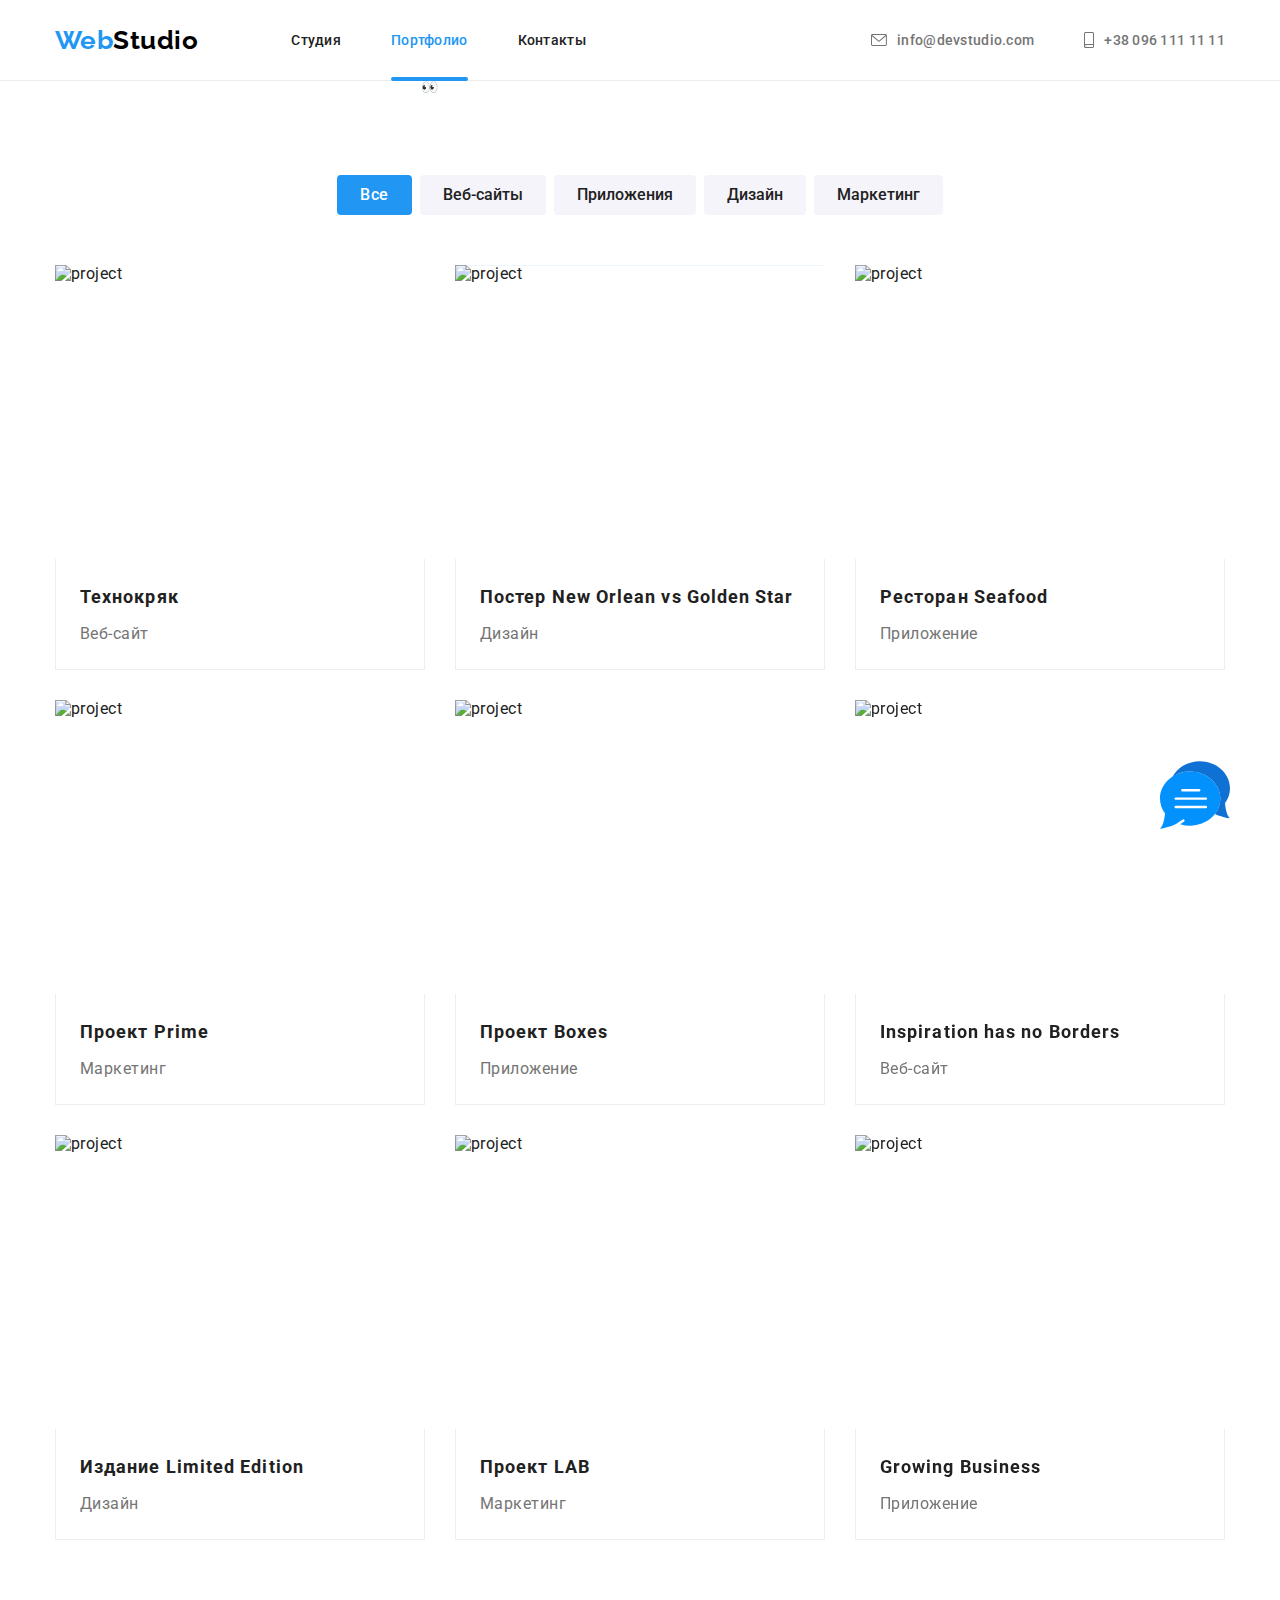
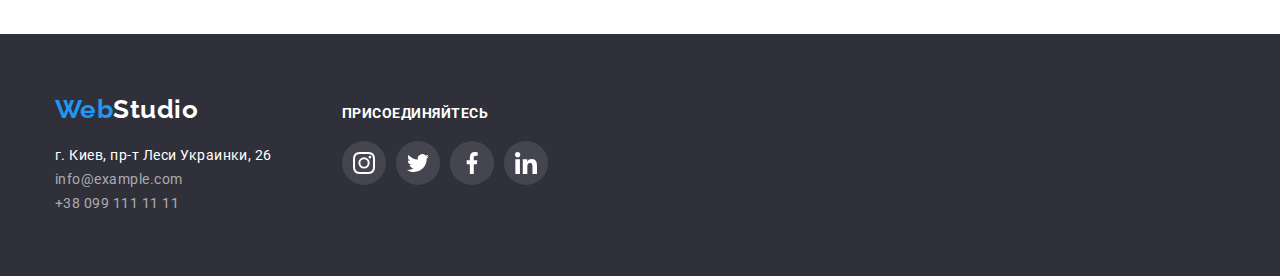
==== commit 8a8ce74b: "Added chat" ====
--- a/portfolio.html
+++ b/portfolio.html
@@ -69,6 +69,8 @@
 
     <main>
       <section class="portfolio">
+        <button class="chat-button"></button>
+
         <div class="container">
           <h2 class="hidden-title">Портфолио - примеры работ WebStudio</h2>
           <ul class="portfolio-list">
